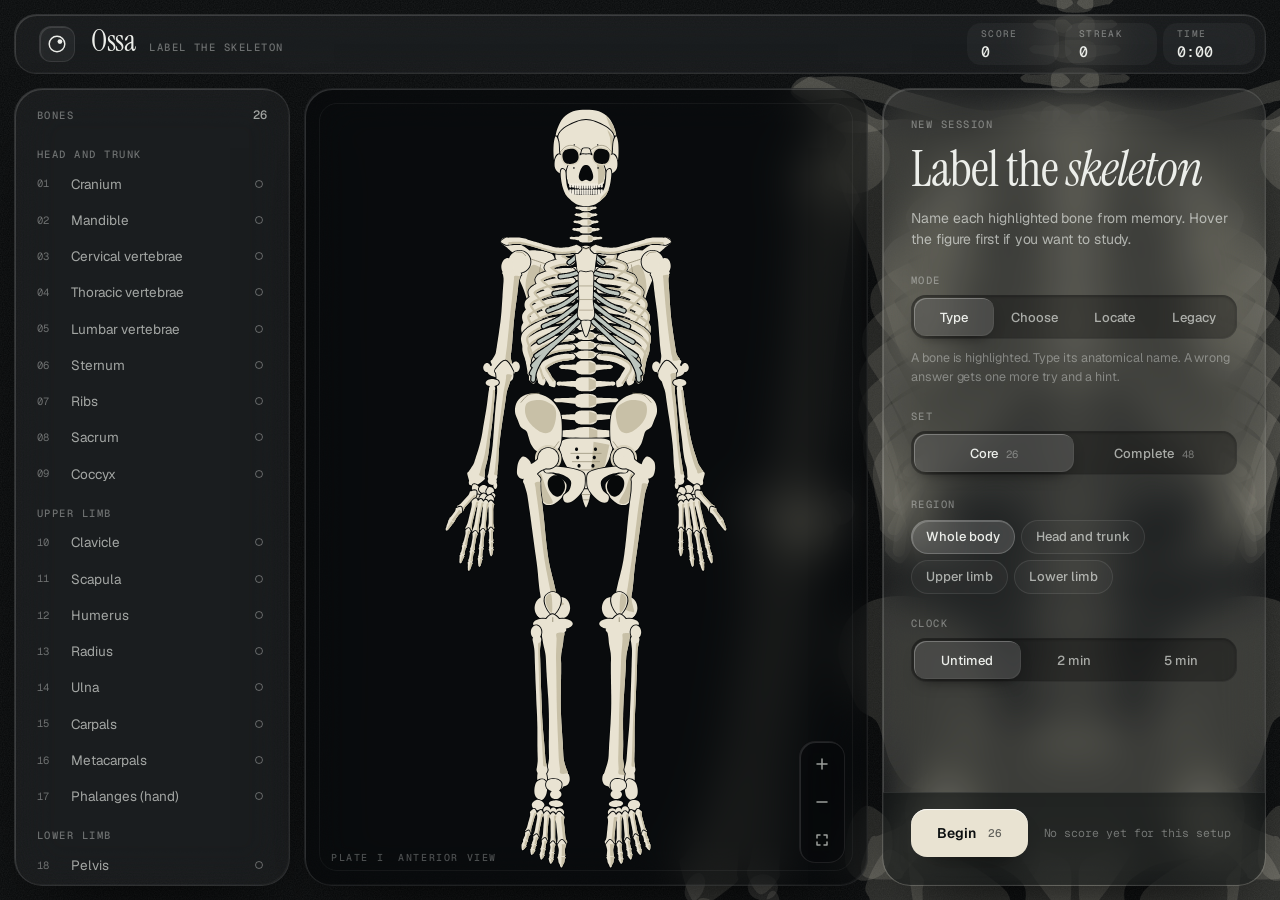
==== ossa/index.html @ 6209a05c "Add the Education Game Station homepage; move Ossa to /ossa Homepage (/) - Company-style single page" ====
<!doctype html>
<html lang="en">
<head>
  <meta charset="utf-8">
  <meta name="viewport" content="width=device-width, initial-scale=1, viewport-fit=cover">
  <title>Ossa · Label the skeleton · Education Game Station</title>
  <meta name="description" content="Learn the bones of the human body by naming, choosing or locating each one on an anatomical plate. Fifteen to forty-eight bones, three difficulty levels.">
  <meta name="theme-color" content="#07090a">
  <meta property="og:title" content="Ossa · Label the skeleton">
  <meta property="og:description" content="Name, choose or locate the bones of the human skeleton. A quiet, fast study game.">
  <meta property="og:type" content="website">
  <meta property="og:image" content="/ossa/og.png">
  <meta name="twitter:card" content="summary_large_image">
  <link rel="icon" href="/ossa/favicon.svg" type="image/svg+xml">
  <link rel="preload" href="/fonts/geist-normal-300-700.woff2" as="font" type="font/woff2" crossorigin>
  <link rel="preload" href="/fonts/instrument-serif-normal-400.woff2" as="font" type="font/woff2" crossorigin>
  <link rel="stylesheet" href="/ossa/styles.css">
</head>
<body>
  <div class="bg" aria-hidden="true">
    <svg class="sk ghost" id="ghost" viewBox="150 0 600 640" preserveAspectRatio="xMidYMid slice"></svg>
    <div class="grain"></div>
  </div>

  <div class="app" id="app" data-phase="idle" data-view="panel">
    <header class="bar glass">
      <div class="brand">
        <a class="home-link" href="/" aria-label="Education Game Station home" title="Education Game Station">
          <svg viewBox="0 0 24 24" width="22" height="22" aria-hidden="true"><circle cx="12" cy="12" r="8.5" fill="none" stroke="currentColor" stroke-width="1.6"/><circle cx="15.2" cy="9.4" r="2.6" fill="currentColor"/></svg>
        </a>
        <span class="wordmark">Ossa</span>
        <span class="tagline">Label the skeleton</span>
      </div>
      <button class="bones-toggle" id="toggle-list" type="button" aria-pressed="false">
        <svg viewBox="0 0 16 16" width="15" height="15" fill="none" stroke="currentColor" stroke-width="1.5" stroke-linecap="round"><path d="M3 4h10M3 8h10M3 12h6"/></svg>
        <span>Bones</span>
      </button>
      <dl class="stats" aria-label="Session stats">
        <div><dt id="st-score-l">Score</dt><dd id="st-score">0</dd></div>
        <div id="st-streak-w"><dt>Streak</dt><dd id="st-streak">0</dd></div>
        <div><dt id="st-time-l">Time</dt><dd id="st-time">0:00</dd></div>
      </dl>
    </header>

    <aside class="list glass" id="list" aria-label="Bones in this set">
      <div class="list-head">
        <p class="eyebrow">Bones</p>
        <p class="count" id="list-count">15</p>
      </div>
      <div class="list-body" id="list-body"></div>
    </aside>

    <main class="stage glass" id="stage">
      <svg class="sk" id="sk" viewBox="0 0 900 1032" role="img" aria-label="Human skeleton, anterior view" preserveAspectRatio="xMidYMid meet"></svg>
      <svg class="pins" id="pins" aria-hidden="true">
        <path class="pin-line" id="pin-line" d=""/>
        <circle class="pin-ring" id="pin-ring" r="9"/>
        <circle class="pin-dot" id="pin-dot" r="3.2"/>
        <g id="dots"></g>
      </svg>
      <div class="chip" id="chip" hidden><b id="chip-n"></b><span id="chip-t"></span></div>
      <div class="tip" id="tip" hidden></div>

      <div class="readout" id="readout" hidden>
        <p class="eyebrow" id="ro-meta"></p>
        <h2 id="ro-name"></h2>
        <p id="ro-note"></p>
      </div>

      <p class="plate" aria-hidden="true"><span>Plate I</span><span>Anterior view</span></p>

      <div class="zoom" role="group" aria-label="Zoom">
        <button type="button" id="z-in" aria-label="Zoom in"><svg viewBox="0 0 16 16" width="16" height="16" fill="none" stroke="currentColor" stroke-width="1.5" stroke-linecap="round"><path d="M8 3v10M3 8h10"/></svg></button>
        <button type="button" id="z-out" aria-label="Zoom out"><svg viewBox="0 0 16 16" width="16" height="16" fill="none" stroke="currentColor" stroke-width="1.5" stroke-linecap="round"><path d="M3 8h10"/></svg></button>
        <button type="button" id="z-fit" aria-label="Fit whole skeleton"><svg viewBox="0 0 16 16" width="16" height="16" fill="none" stroke="currentColor" stroke-width="1.5" stroke-linecap="round" stroke-linejoin="round"><path d="M3 6V3h3M10 3h3v3M13 10v3h-3M6 13H3v-3"/></svg></button>
      </div>
    </main>

    <section class="panel glass" id="panel">
      <!-- SETUP -->
      <div class="view" id="v-setup">
        <p class="eyebrow">New session</p>
        <h1 class="title">Label the <em>skeleton</em></h1>
        <p class="lede">Name each highlighted bone from memory. Hover the figure first if you want to study.</p>

        <div class="field">
          <p class="eyebrow" id="l-mode">Mode</p>
          <div class="seg" role="radiogroup" aria-labelledby="l-mode" data-key="mode">
            <span class="thumb"></span>
            <button type="button" role="radio" data-v="type">Type</button>
            <button type="button" role="radio" data-v="choose">Choose</button>
            <button type="button" role="radio" data-v="locate">Locate</button>
            <button type="button" role="radio" data-v="legacy">Legacy</button>
          </div>
          <p class="hint" id="mode-hint"></p>
        </div>

        <div class="field">
          <p class="eyebrow" id="l-set">Set</p>
          <div class="seg" role="radiogroup" aria-labelledby="l-set" data-key="level">
            <span class="thumb"></span>
            <button type="button" role="radio" data-v="1">Core <i data-n="1"></i></button>
            <button type="button" role="radio" data-v="2">Complete <i data-n="2"></i></button>
          </div>
        </div>

        <div class="field">
          <p class="eyebrow" id="l-region">Region</p>
          <div class="chips" role="radiogroup" aria-labelledby="l-region" data-key="region"></div>
        </div>

        <div class="field" id="f-clock">
          <p class="eyebrow" id="l-clock">Clock</p>
          <div class="seg" role="radiogroup" aria-labelledby="l-clock" data-key="clock">
            <span class="thumb"></span>
            <button type="button" role="radio" data-v="0">Untimed</button>
            <button type="button" role="radio" data-v="120">2 min</button>
            <button type="button" role="radio" data-v="300">5 min</button>
          </div>
        </div>

        <div class="cta">
          <button type="button" class="btn primary" id="begin"><span>Begin</span><span class="mono" id="begin-n"></span></button>
          <p class="best" id="best"></p>
        </div>
      </div>

      <!-- QUESTION -->
      <div class="view" id="v-ask" hidden>
        <div class="qhead">
          <p class="mono" id="qcount">01 / 15</p>
          <button type="button" class="link" id="end">End session</button>
        </div>
        <div class="progress" aria-hidden="true"><i id="qprog"></i></div>

        <dl class="hud" id="hud" hidden>
          <div><dt>Remaining</dt><dd id="h-rem">0</dd></div>
          <div><dt>Correct</dt><dd id="h-ok">0</dd></div>
          <div><dt>Wrong</dt><dd id="h-bad">0</dd></div>
          <div><dt>Accuracy</dt><dd id="h-acc">0%</dd></div>
        </dl>

        <p class="prompt" id="prompt"></p>

        <form class="answer" id="a-type" autocomplete="off">
          <label class="sr" for="in">Bone name</label>
          <div class="inputwrap">
            <input class="input" id="in" type="text" inputmode="text" enterkeyhint="go" placeholder="Type the anatomical name" autocapitalize="off" autocorrect="off" spellcheck="false">
            <span class="pop" id="pop" role="status" hidden></span>
          </div>
          <p class="hintline mono" id="hintline" aria-live="polite"></p>
          <div class="row-actions">
            <button type="submit" class="btn primary" id="submit">Check</button>
            <button type="button" class="btn ghost" id="hint">Hint</button>
            <button type="button" class="btn ghost" id="skip">Skip</button>
          </div>
        </form>

        <div class="answer" id="a-choose" hidden>
          <ol class="opts" id="opts"></ol>
          <div class="row-actions"><button type="button" class="btn ghost" id="skip-c">Skip</button></div>
        </div>

        <div class="answer" id="a-locate" hidden>
          <p class="target" id="loc-name"></p>
          <p class="hint" id="loc-hint" aria-live="polite">Click the bone on the figure. Scroll to zoom, drag to pan.</p>
          <div class="row-actions"><button type="button" class="btn ghost" id="skip-l">Skip</button></div>
        </div>

        <div class="feedback" id="fb" hidden aria-live="polite">
          <p class="verdict" id="fb-verdict"></p>
          <p class="fb-name" id="fb-name"></p>
          <p class="fb-note" id="fb-note"></p>
          <button type="button" class="btn primary" id="next"><span id="next-t">Next</span><kbd>Enter</kbd></button>
        </div>

        <p class="foot mono" id="foot"></p>
      </div>

      <!-- RESULT -->
      <div class="view" id="v-result" hidden>
        <p class="eyebrow" id="r-eyebrow">Session complete</p>
        <p class="bignum" id="r-score">0</p>
        <p class="lede" id="r-line"></p>
        <dl class="grid-stats">
          <div><dt>Accuracy</dt><dd id="r-acc">0%</dd></div>
          <div><dt>Time</dt><dd id="r-time">0:00</dd></div>
          <div><dt>Best streak</dt><dd id="r-streak">0</dd></div>
          <div><dt>Hints used</dt><dd id="r-hints">0</dd></div>
        </dl>
        <div id="r-missed-wrap">
          <p class="eyebrow">To review</p>
          <div class="chips" id="r-missed"></div>
        </div>
        <div class="cta stack">
          <button type="button" class="btn primary" id="again">Play again</button>
          <button type="button" class="btn ghost" id="retry">Retry missed</button>
          <button type="button" class="btn ghost" id="back">Change settings</button>
        </div>
      </div>
    </section>
  </div>

  <noscript><p style="position:fixed;inset:auto 16px 16px;color:#eceeea;font:14px system-ui">Ossa needs JavaScript to draw the skeleton and run the quiz.</p></noscript>
  <script type="module" src="/ossa/js/app.js"></script>
</body>
</html>
---- ossa/styles.css ----
@font-face { font-family: "Geist"; src: url(/fonts/geist-normal-300-700.woff2) format("woff2"); font-weight: 300 700; font-display: swap; }
@font-face { font-family: "Geist Mono"; src: url(/fonts/geist-mono-normal-400-600.woff2) format("woff2"); font-weight: 400 600; font-display: swap; }
@font-face { font-family: "Instrument Serif"; src: url(/fonts/instrument-serif-normal-400.woff2) format("woff2"); font-style: normal; font-weight: 400; font-display: swap; }
@font-face { font-family: "Instrument Serif"; src: url(/fonts/instrument-serif-italic-400.woff2) format("woff2"); font-style: italic; font-weight: 400; font-display: swap; }

:root {
  --ink: #07090a;
  --text: #eceeea;
  --dim: rgba(236, 238, 234, 0.66);
  --faint: rgba(236, 238, 234, 0.4);
  --line: rgba(255, 255, 255, 0.09);
  --line-hi: rgba(255, 255, 255, 0.2);

  --bone: #e9e3d2;
  --bone-2: #d9d2bd;
  --bone-shade: #c8c0a7;
  --bone-detail: #8f8871;
  --tooth: #f1ece0;
  --cart: #bcc5bd;
  --cavity: #07090a;

  --accent: #ff5a36;
  --accent-2: #cf3c1c;
  --ok: #4fd8a6;
  --ok-2: #2aa67c;

  --sans: "Geist", ui-sans-serif, system-ui, -apple-system, "Segoe UI", sans-serif;
  --mono: "Geist Mono", ui-monospace, "SF Mono", Menlo, monospace;
  --serif: "Instrument Serif", "Iowan Old Style", Georgia, serif;

  --ease: cubic-bezier(0.22, 1, 0.36, 1);
  --spring: cubic-bezier(0.3, 1.3, 0.45, 1);
  --gap: 14px;
}

* { box-sizing: border-box; margin: 0; }
html, body { height: 100%; }
body {
  background: var(--ink);
  color: var(--text);
  font: 400 14px/1.5 var(--sans);
  letter-spacing: -0.005em;
  -webkit-font-smoothing: antialiased;
  overflow: hidden;
}
button { font: inherit; color: inherit; background: none; border: 0; cursor: pointer; -webkit-tap-highlight-color: transparent; }
:focus-visible { outline: 2px solid rgba(236, 238, 234, 0.8); outline-offset: 3px; }
.sr { position: absolute; width: 1px; height: 1px; overflow: hidden; clip: rect(0 0 0 0); white-space: nowrap; }
.mono { font-family: var(--mono); font-variant-numeric: tabular-nums; }
[hidden] { display: none !important; }

.eyebrow {
  font: 500 10.5px/1 var(--mono);
  text-transform: uppercase;
  letter-spacing: 0.14em;
  color: var(--faint);
}

/* ---------- background: an enlarged, cropped plate that the glass refracts ---------- */
.bg { position: fixed; inset: 0; overflow: hidden; background: var(--ink); }
.grain {
  position: absolute; inset: 0; opacity: 0.09; pointer-events: none;
  background-image: url("data:image/svg+xml;utf8,<svg xmlns='http://www.w3.org/2000/svg' width='220' height='220'><filter id='n'><feTurbulence type='fractalNoise' baseFrequency='.85' numOctaves='2' stitchTiles='stitch'/><feColorMatrix values='0 0 0 0 1  0 0 0 0 1  0 0 0 0 1  0 0 0 .9 0'/></filter><rect width='100%' height='100%' filter='url(%23n)'/></svg>");
}

/* ---------- glass ---------- */
.glass {
  position: relative;
  background: rgba(255, 255, 255, 0.045);
  -webkit-backdrop-filter: blur(22px) saturate(1.5);
  backdrop-filter: blur(22px) saturate(1.5);
  border: 1px solid var(--line);
  border-radius: 28px;
  box-shadow:
    inset 1px 1px 0 rgba(255, 255, 255, 0.15),
    inset -1px -1px 0 rgba(255, 255, 255, 0.035),
    0 30px 70px -30px rgba(0, 0, 0, 0.85);
}

/* ---------- layout ---------- */
.app {
  position: relative;
  display: grid;
  height: 100vh; height: 100dvh;
  padding: var(--gap);
  gap: var(--gap);
  grid-template-columns: 276px minmax(0, 1fr) 384px;
  grid-template-rows: auto minmax(0, 1fr);
  grid-template-areas: "bar bar bar" "list stage panel";
}
.bar { grid-area: bar; }
.list { grid-area: list; }
.stage { grid-area: stage; }
.panel { grid-area: panel; }

/* ---------- top bar ---------- */
.bar { display: flex; align-items: center; gap: 18px; height: 60px; padding: 0 10px 0 24px; border-radius: 22px; }
.brand { display: flex; align-items: baseline; gap: 14px; }
.wordmark { font: 400 30px/1 var(--serif); letter-spacing: -0.015em; }
.tagline { font: 500 10.5px/1 var(--mono); text-transform: uppercase; letter-spacing: 0.14em; color: var(--faint); }
.home-link { align-self: center; display: grid; place-items: center; width: 36px; height: 36px; margin-right: 2px; border-radius: 12px; color: var(--text); background: rgba(255, 255, 255, 0.05); border: 1px solid var(--line); box-shadow: inset 1px 1px 0 rgba(255, 255, 255, 0.12); transition: background 0.2s; }
.home-link:hover { background: rgba(255, 255, 255, 0.11); }
.bones-toggle {
  display: none; align-items: center; gap: 8px; height: 36px; padding: 0 14px; border-radius: 12px;
  background: rgba(255, 255, 255, 0.05); border: 1px solid var(--line); color: var(--dim); font-weight: 500;
}
.bones-toggle[aria-pressed="true"] { color: var(--text); background: rgba(255, 255, 255, 0.13); }
.stats { margin-left: auto; display: flex; gap: 6px; }
.stats > div { display: flex; flex-direction: column; justify-content: center; gap: 5px; min-width: 92px; height: 42px; padding: 0 14px; border-radius: 14px; background: rgba(255, 255, 255, 0.04); }
.stats dt { font: 500 9.5px/1 var(--mono); text-transform: uppercase; letter-spacing: 0.14em; color: var(--faint); }
.stats dd { font: 500 15px/1 var(--mono); font-variant-numeric: tabular-nums; }
.stats dd.bump { animation: bump 0.5s var(--spring); }
.stats dd.low { color: var(--accent); }
@keyframes bump { 40% { transform: scale(1.12); } }

/* ---------- bone list ---------- */
.list { display: flex; flex-direction: column; min-height: 0; padding: 20px 8px 10px; }
.list-head { display: flex; justify-content: space-between; align-items: baseline; padding: 0 14px 12px; }
.count { font: 500 12px/1 var(--mono); color: var(--dim); font-variant-numeric: tabular-nums; }
.list-body { flex: 1; min-height: 0; overflow-y: auto; padding: 0 4px 8px; scrollbar-width: thin; scrollbar-color: rgba(255, 255, 255, 0.16) transparent; }
.group { padding: 16px 10px 6px; }
.row {
  display: grid; grid-template-columns: 26px minmax(0, 1fr) 12px; align-items: center; gap: 8px;
  width: 100%; padding: 8px 10px; border-radius: 12px; text-align: left; color: var(--dim);
  transition: background 0.2s, color 0.2s;
}
.row:hover, .row.on { background: rgba(255, 255, 255, 0.075); color: var(--text); }
.row .idx { font: 400 10.5px/1 var(--mono); color: var(--faint); }
.row .nm { overflow: hidden; text-overflow: ellipsis; white-space: nowrap; font-size: 13.5px; }
.row .mask { display: block; height: 6px; border-radius: 3px; background: rgba(255, 255, 255, 0.09); width: var(--w, 60%); }
.row .dot { width: 8px; height: 8px; border-radius: 50%; border: 1px solid rgba(255, 255, 255, 0.34); }
.row[data-s="ok"] .dot { background: var(--ok); border-color: var(--ok); }
.row[data-s="miss"] .dot { background: var(--accent); border-color: var(--accent); }
.row[data-s="skip"] .dot { background: transparent; border-color: var(--accent); }
.row[data-cur="1"] { background: rgba(255, 255, 255, 0.075); }
.row[data-cur="1"] .dot { border-color: var(--text); }
.row.locked { pointer-events: none; }

/* ---------- stage ---------- */
.stage { min-height: 0; overflow: hidden; background: rgba(3, 5, 6, 0.5); touch-action: none; }
.stage::before { content: ""; position: absolute; inset: 14px; border: 1px solid rgba(255, 255, 255, 0.05); border-radius: 18px; pointer-events: none; z-index: 1; }
.sk { position: absolute; inset: 0; width: 100%; height: 100%; }
#sk { touch-action: none; cursor: grab; user-select: none; -webkit-user-select: none; }
#sk.panning { cursor: grabbing; }
#sk.probe { cursor: crosshair; }

.pins { position: absolute; inset: 0; width: 100%; height: 100%; pointer-events: none; overflow: visible; z-index: 2; }
.pin-line { fill: none; stroke: var(--accent); stroke-width: 1.25; }
.pin-ring { fill: none; stroke: var(--accent); stroke-width: 1.25; transform-box: fill-box; transform-origin: center; animation: ring 1.6s var(--ease) 2; }
.pin-dot { fill: var(--accent); }
.pins.ok .pin-line, .pins.ok .pin-ring { stroke: var(--ok); }
.pins.ok .pin-dot { fill: var(--ok); }
.pins[data-off="1"] { opacity: 0; }
@keyframes ring { from { transform: scale(0.4); opacity: 1; } to { transform: scale(2.1); opacity: 0; } }

.chip {
  position: absolute; left: 0; top: 0; z-index: 3; display: flex; align-items: center; gap: 9px; height: 30px; padding: 0 12px;
  border-radius: 999px; pointer-events: none; white-space: nowrap;
  background: rgba(10, 12, 13, 0.62); -webkit-backdrop-filter: blur(16px); backdrop-filter: blur(16px);
  border: 1px solid rgba(255, 255, 255, 0.16); box-shadow: inset 1px 1px 0 rgba(255, 255, 255, 0.14);
  transition: opacity 0.25s;
}
.chip b { font: 600 11px/1 var(--mono); color: var(--accent); }
.chip span { font-size: 13px; }
.tip {
  position: absolute; left: 0; top: 0; z-index: 4; padding: 6px 11px; border-radius: 10px; pointer-events: none; white-space: nowrap; font-size: 12.5px;
  background: rgba(10, 12, 13, 0.72); -webkit-backdrop-filter: blur(14px); backdrop-filter: blur(14px);
  border: 1px solid var(--line-hi); box-shadow: inset 1px 1px 0 rgba(255, 255, 255, 0.12);
}

.readout {
  position: absolute; left: 22px; top: 22px; z-index: 3; width: min(320px, calc(100% - 110px)); padding: 16px 18px 17px; border-radius: 20px;
  background: rgba(10, 12, 13, 0.58); -webkit-backdrop-filter: blur(22px) saturate(1.4); backdrop-filter: blur(22px) saturate(1.4);
  border: 1px solid rgba(255, 255, 255, 0.12); box-shadow: inset 1px 1px 0 rgba(255, 255, 255, 0.14), 0 20px 50px -24px rgba(0, 0, 0, 0.8);
  animation: enter 0.45s var(--ease);
}
.readout h2 { font: 400 32px/1.05 var(--serif); letter-spacing: -0.015em; margin: 9px 0 8px; }
.readout p:last-child { color: var(--dim); font-size: 13px; line-height: 1.5; }

.plate { position: absolute; left: 26px; bottom: 22px; z-index: 1; display: flex; gap: 14px; font: 500 10px/1 var(--mono); text-transform: uppercase; letter-spacing: 0.16em; color: rgba(236, 238, 234, 0.3); pointer-events: none; }

.zoom {
  position: absolute; right: 22px; bottom: 22px; z-index: 3; display: flex; flex-direction: column; gap: 2px; padding: 4px; border-radius: 16px;
  background: rgba(10, 12, 13, 0.55); -webkit-backdrop-filter: blur(18px); backdrop-filter: blur(18px);
  border: 1px solid var(--line); box-shadow: inset 1px 1px 0 rgba(255, 255, 255, 0.12);
}
.zoom button { width: 36px; height: 36px; display: grid; place-items: center; border-radius: 12px; color: var(--dim); transition: background 0.2s, color 0.2s; }
.zoom button:hover { background: rgba(255, 255, 255, 0.09); color: var(--text); }

/* ---------- skeleton paint ---------- */
.sk .bone { transition: opacity 0.4s var(--ease); }
.sk .o { fill: var(--cavity); stroke: var(--cavity); stroke-width: 2.4px; stroke-linejoin: round; }
.sk .o.ol { fill: none; stroke-linecap: round; }
.sk .o.thin { stroke-width: 1.1px; }
.sk .f-bone { fill: var(--bone); }
.sk .f-bone2 { fill: var(--bone-2); }
.sk .f-tooth { fill: var(--tooth); }
.sk .fl { fill: none; stroke-linecap: round; }
.sk .f-cart { stroke: var(--cart); }
.sk .s { fill: var(--bone-shade); }
.sk .d { fill: none; stroke: var(--bone-detail); stroke-linecap: round; }
.sk .hit { fill: none; stroke: transparent; stroke-linecap: round; pointer-events: stroke; }
.sk .layer-voids path { fill: var(--cavity); pointer-events: none; }
.sk .layer-rims path { fill: var(--bone-2); pointer-events: none; }
.sk .layer-hl, .sk .layer-hl * { pointer-events: none; }
.sk .layer-bones { transition: opacity 0.45s var(--ease); }
.sk.focus .layer-bones, .sk.focus .layer-rims { opacity: 0.4; }
.sk .layer-rims { transition: opacity 0.45s var(--ease); }
.sk .bone[data-scope="0"] { opacity: 0.26; }

.sk .hl { --hi: var(--accent); --hi-2: var(--accent-2); animation: hlin 0.35s var(--ease); }
.sk .hl.ok { --hi: var(--ok); --hi-2: var(--ok-2); }
.sk .hl.probe { opacity: 0.5; animation: none; }
.sk .hl .f { fill: var(--hi); }
.sk .hl .fl { stroke: var(--hi); }
.sk .hl .s { fill: var(--hi-2); }
.sk .hl .d { stroke: rgba(0, 0, 0, 0.3); }
@keyframes hlin { from { opacity: 0; } }

/* faint plate behind the glass */
.sk.ghost { inset: auto; left: 84%; top: 46%; width: 118%; height: 118%; transform: translate(-50%, -50%); transition: transform 1.2s var(--ease); }
.sk.ghost .o, .sk.ghost .s, .sk.ghost .d, .sk.ghost .hit, .sk.ghost .layer-voids, .sk.ghost .layer-rims { display: none; }
.sk.ghost .f { fill: rgba(233, 227, 210, 0.16); }
.sk.ghost .fl { stroke: rgba(233, 227, 210, 0.16); }

/* ---------- panel ---------- */
.panel { display: flex; flex-direction: column; min-height: 0; overflow: hidden; }
.view { flex: 1 1 auto; min-height: 0; overflow-y: auto; display: flex; flex-direction: column; padding: 30px 28px 28px; animation: enter 0.5s var(--ease); scrollbar-width: thin; scrollbar-color: rgba(255, 255, 255, 0.16) transparent; }
@keyframes enter { from { opacity: 0; transform: translateY(8px); } }

.view > * { flex-shrink: 0; }
.title { font: 400 50px/1 var(--serif); letter-spacing: -0.02em; margin: 14px 0 14px; }
.title em { font-style: italic; }
.lede { color: var(--dim); font-size: 14px; line-height: 1.55; max-width: 36ch; }
.field { margin-top: 24px; }
.field .eyebrow { margin-bottom: 10px; }
.hint { margin-top: 10px; color: var(--faint); font-size: 12.5px; line-height: 1.5; min-height: 19px; }

.seg { position: relative; display: grid; grid-auto-flow: column; grid-auto-columns: 1fr; padding: 3px; border-radius: 15px; background: rgba(0, 0, 0, 0.3); box-shadow: inset 0 1px 3px rgba(0, 0, 0, 0.5), inset 0 0 0 1px rgba(255, 255, 255, 0.06); }
.seg button { position: relative; z-index: 1; height: 38px; padding: 0 8px; border-radius: 12px; color: var(--dim); font-weight: 500; font-size: 13px; transition: color 0.25s; white-space: nowrap; }
.seg button[aria-checked="true"] { color: var(--text); }
.seg button i { font: 400 10.5px var(--mono); font-style: normal; color: var(--faint); margin-left: 5px; }
.seg .thumb { position: absolute; top: 3px; bottom: 3px; left: 0; width: 0; border-radius: 12px; background: rgba(255, 255, 255, 0.14); box-shadow: inset 1px 1px 0 rgba(255, 255, 255, 0.26), inset -1px -1px 0 rgba(255, 255, 255, 0.05), 0 8px 16px -8px rgba(0, 0, 0, 0.7); transition: transform 0.5s var(--spring), width 0.5s var(--spring); }

.chips { display: flex; flex-wrap: wrap; gap: 6px; }
.pill { height: 34px; padding: 0 14px; border-radius: 999px; border: 1px solid var(--line); background: rgba(255, 255, 255, 0.03); color: var(--dim); font-size: 13px; font-weight: 500; transition: background 0.2s, color 0.2s, border-color 0.2s; }
.pill:hover { color: var(--text); background: rgba(255, 255, 255, 0.07); }
.pill[aria-checked="true"] { background: rgba(255, 255, 255, 0.14); color: var(--text); border-color: var(--line-hi); box-shadow: inset 1px 1px 0 rgba(255, 255, 255, 0.2); }

.cta { margin-top: auto; padding-top: 28px; display: flex; align-items: center; gap: 16px; }
.cta.stack { flex-direction: column; align-items: stretch; gap: 8px; }
.best { font: 400 11.5px/1.4 var(--mono); color: var(--faint); }
#v-setup .cta {
  position: sticky; bottom: -28px; z-index: 2; margin: auto -28px -28px; padding: 16px 28px 28px;
  background: rgba(12, 14, 15, 0.58); -webkit-backdrop-filter: blur(20px); backdrop-filter: blur(20px); border-top: 1px solid var(--line);
}

.btn { height: 48px; padding: 0 22px; border-radius: 16px; display: inline-flex; align-items: center; justify-content: center; gap: 12px; font-weight: 600; font-size: 14px; letter-spacing: -0.005em; transition: transform 0.25s var(--spring), background 0.2s, color 0.2s; }
.btn:active { transform: scale(0.97); }
.btn.primary { background: var(--bone); color: #0b0e0f; box-shadow: inset 0 1px 0 rgba(255, 255, 255, 0.75), 0 14px 26px -16px rgba(0, 0, 0, 0.9); }
.btn.primary:hover { background: #f6f1e3; }
.btn.primary .mono, .btn.primary kbd { font: 500 11px var(--mono); opacity: 0.6; }
.btn.primary kbd { padding: 3px 7px; border: 1px solid rgba(0, 0, 0, 0.25); border-radius: 7px; }
.btn.ghost { background: rgba(255, 255, 255, 0.05); border: 1px solid var(--line); color: var(--dim); box-shadow: inset 1px 1px 0 rgba(255, 255, 255, 0.1); }
.btn.ghost:hover { color: var(--text); background: rgba(255, 255, 255, 0.09); }
.btn:disabled { opacity: 0.4; pointer-events: none; }
#begin { flex: 0 0 auto; padding: 0 26px; }

.qhead { display: flex; justify-content: space-between; align-items: center; font-size: 12px; color: var(--dim); }
.link { font-size: 12.5px; color: var(--dim); text-decoration: underline; text-underline-offset: 3px; text-decoration-color: rgba(255, 255, 255, 0.25); }
.link:hover { color: var(--text); }
.progress { height: 2px; border-radius: 2px; background: rgba(255, 255, 255, 0.1); margin: 14px 0 30px; overflow: hidden; }
.progress i { display: block; height: 100%; width: 0; background: var(--text); transition: width 0.6s var(--ease); }
.prompt { font: 400 28px/1.12 var(--serif); letter-spacing: -0.012em; margin-bottom: 22px; max-width: 18ch; }
.target { font: 400 56px/1 var(--serif); letter-spacing: -0.02em; margin: 2px 0 14px; overflow-wrap: anywhere; }

.input {
  width: 100%; height: 60px; padding: 0 20px; border-radius: 18px; color: var(--text); caret-color: var(--accent);
  font: 400 28px/1 var(--serif); letter-spacing: -0.01em;
  background: rgba(0, 0, 0, 0.34); border: 1px solid rgba(255, 255, 255, 0.11);
  box-shadow: inset 0 2px 6px rgba(0, 0, 0, 0.45), inset 0 0 0 1px rgba(255, 255, 255, 0.02);
  transition: border-color 0.2s, box-shadow 0.2s;
}
.input::selection { background: rgba(255, 90, 54, 0.4); color: #fff; }
.input::placeholder { color: rgba(236, 238, 234, 0.3); font-style: italic; }
.input:focus { outline: none; border-color: rgba(255, 255, 255, 0.34); box-shadow: inset 0 2px 6px rgba(0, 0, 0, 0.45), 0 0 0 3px rgba(255, 255, 255, 0.06); }
.input.shake { animation: shake 0.4s; }
.hintline { min-height: 22px; margin: 12px 2px 0; font-size: 14px; color: var(--dim); letter-spacing: 0.22em; }
.row-actions { display: flex; gap: 8px; margin-top: 14px; }
.row-actions .btn.primary { flex: 1; }
@keyframes shake { 20% { transform: translateX(-6px); } 40% { transform: translateX(5px); } 60% { transform: translateX(-3px); } 80% { transform: translateX(2px); } }

.opts { list-style: none; padding: 0; display: grid; gap: 8px; }
.opt { width: 100%; display: flex; align-items: center; gap: 14px; padding: 15px 16px; border-radius: 16px; text-align: left; font-size: 15.5px; font-weight: 500; background: rgba(255, 255, 255, 0.05); border: 1px solid var(--line); box-shadow: inset 1px 1px 0 rgba(255, 255, 255, 0.08); transition: background 0.2s, border-color 0.2s, transform 0.25s var(--spring); }
.opt:hover { background: rgba(255, 255, 255, 0.09); }
.opt:active { transform: scale(0.985); }
.opt kbd { flex: none; width: 24px; height: 24px; display: grid; place-items: center; border: 1px solid rgba(255, 255, 255, 0.2); border-radius: 8px; font: 500 11px var(--mono); color: var(--dim); }
.opt.right { background: rgba(79, 216, 166, 0.13); border-color: rgba(79, 216, 166, 0.6); }
.opt.right kbd { border-color: var(--ok); color: var(--ok); }
.opt.wrong { background: rgba(255, 90, 54, 0.11); border-color: rgba(255, 90, 54, 0.6); animation: shake 0.4s; }
.opt.wrong kbd { border-color: var(--accent); color: var(--accent); }
.opts.done .opt { pointer-events: none; }
.opts.done .opt:not(.right):not(.wrong) { opacity: 0.45; }

.feedback { margin-top: 24px; padding-top: 22px; border-top: 1px solid var(--line); animation: enter 0.45s var(--ease); }
.feedback.solo { margin-top: 0; padding-top: 0; border-top: 0; }
.verdict { font: 500 11px/1 var(--mono); text-transform: uppercase; letter-spacing: 0.16em; }
.verdict.ok { color: var(--ok); }
.verdict.bad { color: var(--accent); }
.fb-name { font: 400 44px/1.02 var(--serif); letter-spacing: -0.02em; margin: 12px 0 10px; }
.fb-note { color: var(--dim); font-size: 14px; line-height: 1.55; margin-bottom: 20px; }
.fb-note s { color: var(--faint); }
.feedback .btn { width: 100%; }
.foot { margin-top: auto; padding-top: 24px; font-size: 11px; line-height: 1.6; color: var(--faint); letter-spacing: 0.02em; }

.bignum { font: 400 104px/0.95 var(--serif); letter-spacing: -0.035em; margin: 12px 0 10px; font-variant-numeric: lining-nums; }
.grid-stats { display: grid; grid-template-columns: 1fr 1fr; gap: 1px; margin: 24px 0; border-radius: 18px; overflow: hidden; background: var(--line); border: 1px solid var(--line); }
.grid-stats > div { background: rgba(9, 11, 12, 0.7); padding: 14px 16px 15px; }
.grid-stats dt { font: 500 9.5px/1 var(--mono); text-transform: uppercase; letter-spacing: 0.14em; color: var(--faint); margin-bottom: 9px; }
.grid-stats dd { font: 500 20px/1 var(--mono); font-variant-numeric: tabular-nums; }
#r-missed-wrap .eyebrow { margin-bottom: 10px; }
#r-missed-wrap[hidden] + .cta { padding-top: 6px; }

/* ---------- type mode: one-line hint popup ---------- */
.inputwrap { position: relative; }
.pop {
  position: absolute; right: 16px; top: -14px; z-index: 2; display: inline-flex; align-items: center; gap: 6px;
  max-width: calc(100% - 24px); height: 27px; padding: 0 11px; border-radius: 9px; white-space: nowrap; overflow: hidden; text-overflow: ellipsis;
  font: 500 12px/1 var(--sans); color: var(--text); pointer-events: none;
  background: rgba(16, 19, 20, 0.86); -webkit-backdrop-filter: blur(14px); backdrop-filter: blur(14px);
  border: 1px solid rgba(255, 255, 255, 0.18); box-shadow: inset 1px 1px 0 rgba(255, 255, 255, 0.14), 0 10px 24px -12px rgba(0, 0, 0, 0.85);
  animation: popin 0.4s var(--spring);
}
.pop b { font: 500 11px/1 var(--mono); color: var(--accent); }
@keyframes popin { from { opacity: 0; transform: translateY(6px) scale(0.96); } }

/* ---------- legacy mode ---------- */
.hud { display: grid; grid-template-columns: repeat(4, 1fr); gap: 1px; margin: 0 0 24px; border-radius: 16px; overflow: hidden; background: var(--line); border: 1px solid var(--line); }
.hud > div { background: rgba(9, 11, 12, 0.7); padding: 11px 6px 12px; text-align: center; }
.hud dt { font: 500 8.5px/1 var(--mono); text-transform: uppercase; letter-spacing: 0.12em; color: var(--faint); margin-bottom: 8px; }
.hud dd { font: 500 19px/1 var(--mono); font-variant-numeric: tabular-nums; }
.hud #h-ok { color: var(--ok); }
.hud #h-bad { color: var(--accent); }
.hint.ok { color: var(--ok); }
.hint.bad { color: var(--accent); }
.field.off { opacity: 0.38; pointer-events: none; }

#dots { pointer-events: none; }
.dotg { pointer-events: all; cursor: pointer; }
.dot-hit { fill: transparent; }
.dotg { pointer-events: all; }
.dot { fill: #0b0e0f; stroke: var(--bone); stroke-width: 2.4px; transform-box: fill-box; transform-origin: center; transition: transform 0.25s var(--spring), fill 0.2s, stroke 0.2s; }
.dotg.hot .dot { transform: scale(1.4); fill: var(--accent); stroke: #fff; }
.dotg.ok .dot { fill: var(--ok); stroke: var(--cavity); transform: scale(0.85); }
.dotg.miss .dot { fill: var(--accent); stroke: var(--cavity); transform: scale(0.85); }
.dotg.done { pointer-events: none; }
.dotg.reveal .dot { animation: reveal 0.9s var(--ease); }
@keyframes reveal { 30% { transform: scale(1.9); } }

/* ---------- tablet ---------- */
@media (max-width: 1179px) {
  .app { grid-template-columns: minmax(0, 1fr) 372px; grid-template-areas: "bar bar" "stage panel"; }
  .list { grid-area: panel; display: none; }
  .app[data-view="list"] .list { display: flex; }
  .app[data-view="list"] .panel { display: none; }
  .bones-toggle { display: inline-flex; }
  .tagline { display: none; }
}

/* ---------- phone ---------- */
@media (max-width: 819px) {
  :root { --gap: 10px; }
  .app { grid-template-columns: minmax(0, 1fr); grid-template-rows: auto minmax(0, 1fr) auto; grid-template-areas: "bar" "stage" "panel"; }
  .list { grid-area: panel; max-height: 54dvh; }
  .panel { max-height: 54dvh; }
  .bar { height: 54px; padding: 0 8px 0 18px; gap: 10px; border-radius: 20px; }
  .wordmark { font-size: 26px; }
  .stats > div { min-width: 0; padding: 0 9px; }
  .stats dd { font-size: 13px; }
  .stats dt { font-size: 8.5px; letter-spacing: 0.1em; }
  .bones-toggle span { display: none; }
  .bones-toggle { padding: 0 11px; }
  .glass { border-radius: 24px; }
  .view { padding: 22px 20px 20px; }
  .title { font-size: 40px; margin: 10px 0; }
  .lede { display: none; }
  .field { margin-top: 18px; }
  .prompt { font-size: 24px; margin-bottom: 14px; max-width: none; }
  .target { font-size: 44px; }
  .bignum { font-size: 76px; }
  .fb-name { font-size: 36px; }
  .progress { margin-bottom: 20px; }
  .input { height: 54px; font-size: 24px; }
  .readout { left: 14px; top: 14px; width: calc(100% - 28px); padding: 12px 14px; }
  .readout h2 { font-size: 24px; margin: 6px 0 4px; }
  .readout p:last-child { font-size: 12px; }
  .plate { display: none; }
  .zoom { right: 12px; bottom: 12px; flex-direction: row; }
  .zoom button { width: 34px; height: 34px; }
  .stage::before { inset: 8px; }
  .btn { height: 46px; }
  #begin { width: 100%; }
  .cta { flex-direction: column; align-items: stretch; gap: 10px; }
  #v-setup .cta { bottom: -20px; margin: auto -20px -20px; padding: 14px 20px 20px; }
  .best { text-align: center; }
}

@media (max-width: 819px) and (max-height: 700px) {
  .panel, .list { max-height: 60dvh; }
}

@media (prefers-reduced-motion: reduce) {
  *, *::before, *::after { animation-duration: 0.01ms !important; animation-iteration-count: 1 !important; transition-duration: 0.01ms !important; }
}
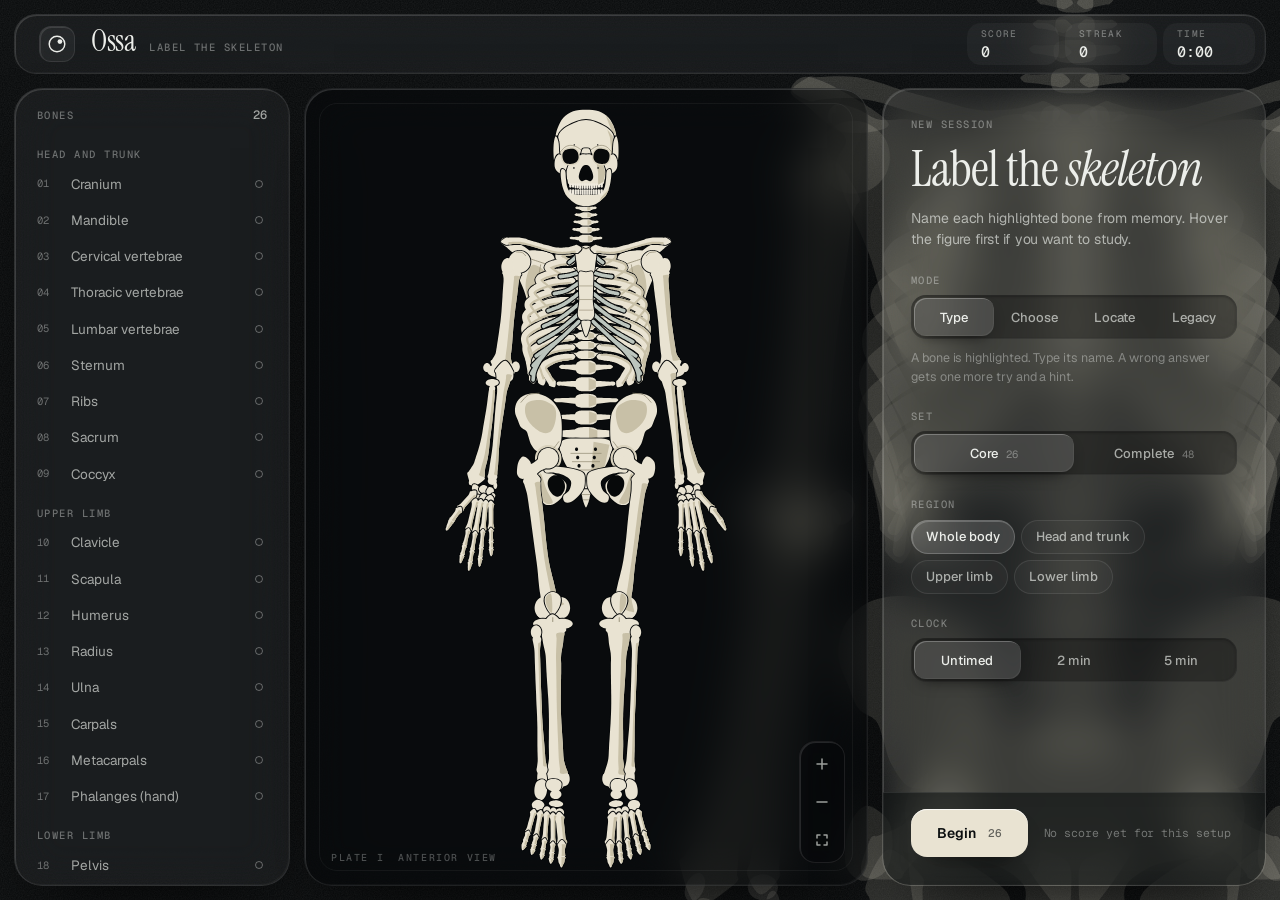
==== commit 519cb58c: "Add Musculi, a muscular-system game, on a shared game engine Split the Ossa engine into engine/ (app" ====
--- a/ossa/index.html
+++ b/ossa/index.html
@@ -14,9 +14,9 @@
   <link rel="icon" href="/ossa/favicon.svg" type="image/svg+xml">
   <link rel="preload" href="/fonts/geist-normal-300-700.woff2" as="font" type="font/woff2" crossorigin>
   <link rel="preload" href="/fonts/instrument-serif-normal-400.woff2" as="font" type="font/woff2" crossorigin>
-  <link rel="stylesheet" href="/ossa/styles.css">
+  <link rel="stylesheet" href="/engine/styles.css">
 </head>
-<body>
+<body data-game="/ossa/js/game.js">
   <div class="bg" aria-hidden="true">
     <svg class="sk ghost" id="ghost" viewBox="150 0 600 640" preserveAspectRatio="xMidYMid slice"></svg>
     <div class="grain"></div>
@@ -202,6 +202,6 @@
   </div>
 
   <noscript><p style="position:fixed;inset:auto 16px 16px;color:#eceeea;font:14px system-ui">Ossa needs JavaScript to draw the skeleton and run the quiz.</p></noscript>
-  <script type="module" src="/ossa/js/app.js"></script>
+  <script type="module" src="/engine/app.js"></script>
 </body>
 </html>
--- a/engine/styles.css
+++ b/engine/styles.css
@@ -0,0 +1,414 @@
+@font-face { font-family: "Geist"; src: url(/fonts/geist-normal-300-700.woff2) format("woff2"); font-weight: 300 700; font-display: swap; }
+@font-face { font-family: "Geist Mono"; src: url(/fonts/geist-mono-normal-400-600.woff2) format("woff2"); font-weight: 400 600; font-display: swap; }
+@font-face { font-family: "Instrument Serif"; src: url(/fonts/instrument-serif-normal-400.woff2) format("woff2"); font-style: normal; font-weight: 400; font-display: swap; }
+@font-face { font-family: "Instrument Serif"; src: url(/fonts/instrument-serif-italic-400.woff2) format("woff2"); font-style: italic; font-weight: 400; font-display: swap; }
+
+:root {
+  --ink: #07090a;
+  --text: #eceeea;
+  --dim: rgba(236, 238, 234, 0.66);
+  --faint: rgba(236, 238, 234, 0.4);
+  --line: rgba(255, 255, 255, 0.09);
+  --line-hi: rgba(255, 255, 255, 0.2);
+
+  --bone: #e9e3d2;
+  --bone-2: #d9d2bd;
+  --bone-shade: #c8c0a7;
+  --bone-detail: #8f8871;
+  --tooth: #f1ece0;
+  --cart: #bcc5bd;
+  --cavity: #07090a;
+
+  --accent: #ff5a36;
+  --accent-2: #cf3c1c;
+  --ok: #4fd8a6;
+  --ok-2: #2aa67c;
+
+  --sans: "Geist", ui-sans-serif, system-ui, -apple-system, "Segoe UI", sans-serif;
+  --mono: "Geist Mono", ui-monospace, "SF Mono", Menlo, monospace;
+  --serif: "Instrument Serif", "Iowan Old Style", Georgia, serif;
+
+  --ease: cubic-bezier(0.22, 1, 0.36, 1);
+  --spring: cubic-bezier(0.3, 1.3, 0.45, 1);
+  --gap: 14px;
+}
+
+* { box-sizing: border-box; margin: 0; }
+html, body { height: 100%; }
+body {
+  background: var(--ink);
+  color: var(--text);
+  font: 400 14px/1.5 var(--sans);
+  letter-spacing: -0.005em;
+  -webkit-font-smoothing: antialiased;
+  overflow: hidden;
+}
+button { font: inherit; color: inherit; background: none; border: 0; cursor: pointer; -webkit-tap-highlight-color: transparent; }
+:focus-visible { outline: 2px solid rgba(236, 238, 234, 0.8); outline-offset: 3px; }
+.sr { position: absolute; width: 1px; height: 1px; overflow: hidden; clip: rect(0 0 0 0); white-space: nowrap; }
+.mono { font-family: var(--mono); font-variant-numeric: tabular-nums; }
+[hidden] { display: none !important; }
+
+.eyebrow {
+  font: 500 10.5px/1 var(--mono);
+  text-transform: uppercase;
+  letter-spacing: 0.14em;
+  color: var(--faint);
+}
+
+/* ---------- background: an enlarged, cropped plate that the glass refracts ---------- */
+.bg { position: fixed; inset: 0; overflow: hidden; background: var(--ink); }
+.grain {
+  position: absolute; inset: 0; opacity: 0.09; pointer-events: none;
+  background-image: url("data:image/svg+xml;utf8,<svg xmlns='http://www.w3.org/2000/svg' width='220' height='220'><filter id='n'><feTurbulence type='fractalNoise' baseFrequency='.85' numOctaves='2' stitchTiles='stitch'/><feColorMatrix values='0 0 0 0 1  0 0 0 0 1  0 0 0 0 1  0 0 0 .9 0'/></filter><rect width='100%' height='100%' filter='url(%23n)'/></svg>");
+}
+
+/* ---------- glass ---------- */
+.glass {
+  position: relative;
+  background: rgba(255, 255, 255, 0.045);
+  -webkit-backdrop-filter: blur(22px) saturate(1.5);
+  backdrop-filter: blur(22px) saturate(1.5);
+  border: 1px solid var(--line);
+  border-radius: 28px;
+  box-shadow:
+    inset 1px 1px 0 rgba(255, 255, 255, 0.15),
+    inset -1px -1px 0 rgba(255, 255, 255, 0.035),
+    0 30px 70px -30px rgba(0, 0, 0, 0.85);
+}
+
+/* ---------- layout ---------- */
+.app {
+  position: relative;
+  display: grid;
+  height: 100vh; height: 100dvh;
+  padding: var(--gap);
+  gap: var(--gap);
+  grid-template-columns: 276px minmax(0, 1fr) 384px;
+  grid-template-rows: auto minmax(0, 1fr);
+  grid-template-areas: "bar bar bar" "list stage panel";
+}
+.bar { grid-area: bar; }
+.list { grid-area: list; }
+.stage { grid-area: stage; }
+.panel { grid-area: panel; }
+
+/* ---------- top bar ---------- */
+.bar { display: flex; align-items: center; gap: 18px; height: 60px; padding: 0 10px 0 24px; border-radius: 22px; }
+.brand { display: flex; align-items: baseline; gap: 14px; }
+.wordmark { font: 400 30px/1 var(--serif); letter-spacing: -0.015em; }
+.tagline { font: 500 10.5px/1 var(--mono); text-transform: uppercase; letter-spacing: 0.14em; color: var(--faint); }
+.home-link { align-self: center; display: grid; place-items: center; width: 36px; height: 36px; margin-right: 2px; border-radius: 12px; color: var(--text); background: rgba(255, 255, 255, 0.05); border: 1px solid var(--line); box-shadow: inset 1px 1px 0 rgba(255, 255, 255, 0.12); transition: background 0.2s; }
+.home-link:hover { background: rgba(255, 255, 255, 0.11); }
+.bones-toggle {
+  display: none; align-items: center; gap: 8px; height: 36px; padding: 0 14px; border-radius: 12px;
+  background: rgba(255, 255, 255, 0.05); border: 1px solid var(--line); color: var(--dim); font-weight: 500;
+}
+.bones-toggle[aria-pressed="true"] { color: var(--text); background: rgba(255, 255, 255, 0.13); }
+.stats { margin-left: auto; display: flex; gap: 6px; }
+.stats > div { display: flex; flex-direction: column; justify-content: center; gap: 5px; min-width: 92px; height: 42px; padding: 0 14px; border-radius: 14px; background: rgba(255, 255, 255, 0.04); }
+.stats dt { font: 500 9.5px/1 var(--mono); text-transform: uppercase; letter-spacing: 0.14em; color: var(--faint); }
+.stats dd { font: 500 15px/1 var(--mono); font-variant-numeric: tabular-nums; }
+.stats dd.bump { animation: bump 0.5s var(--spring); }
+.stats dd.low { color: var(--accent); }
+@keyframes bump { 40% { transform: scale(1.12); } }
+
+/* ---------- bone list ---------- */
+.list { display: flex; flex-direction: column; min-height: 0; padding: 20px 8px 10px; }
+.list-head { display: flex; justify-content: space-between; align-items: baseline; padding: 0 14px 12px; }
+.count { font: 500 12px/1 var(--mono); color: var(--dim); font-variant-numeric: tabular-nums; }
+.list-body { flex: 1; min-height: 0; overflow-y: auto; padding: 0 4px 8px; scrollbar-width: thin; scrollbar-color: rgba(255, 255, 255, 0.16) transparent; }
+.group { padding: 16px 10px 6px; }
+.row {
+  display: grid; grid-template-columns: 26px minmax(0, 1fr) 12px; align-items: center; gap: 8px;
+  width: 100%; padding: 8px 10px; border-radius: 12px; text-align: left; color: var(--dim);
+  transition: background 0.2s, color 0.2s;
+}
+.row:hover, .row.on { background: rgba(255, 255, 255, 0.075); color: var(--text); }
+.row .idx { font: 400 10.5px/1 var(--mono); color: var(--faint); }
+.row .nm { overflow: hidden; text-overflow: ellipsis; white-space: nowrap; font-size: 13.5px; }
+.row .mask { display: block; height: 6px; border-radius: 3px; background: rgba(255, 255, 255, 0.09); width: var(--w, 60%); }
+.row .dot { width: 8px; height: 8px; border-radius: 50%; border: 1px solid rgba(255, 255, 255, 0.34); }
+.row[data-s="ok"] .dot { background: var(--ok); border-color: var(--ok); }
+.row[data-s="miss"] .dot { background: var(--accent); border-color: var(--accent); }
+.row[data-s="skip"] .dot { background: transparent; border-color: var(--accent); }
+.row[data-cur="1"] { background: rgba(255, 255, 255, 0.075); }
+.row[data-cur="1"] .dot { border-color: var(--text); }
+.row.locked { pointer-events: none; }
+
+/* ---------- stage ---------- */
+.stage { min-height: 0; overflow: hidden; background: rgba(3, 5, 6, 0.5); touch-action: none; }
+.stage::before { content: ""; position: absolute; inset: 14px; border: 1px solid rgba(255, 255, 255, 0.05); border-radius: 18px; pointer-events: none; z-index: 1; }
+.sk { position: absolute; inset: 0; width: 100%; height: 100%; }
+#sk { touch-action: none; cursor: grab; user-select: none; -webkit-user-select: none; }
+#sk.panning { cursor: grabbing; }
+#sk.probe { cursor: crosshair; }
+
+.pins { position: absolute; inset: 0; width: 100%; height: 100%; pointer-events: none; overflow: visible; z-index: 2; }
+.pin-line { fill: none; stroke: var(--accent); stroke-width: 1.25; }
+.pin-ring { fill: none; stroke: var(--accent); stroke-width: 1.25; transform-box: fill-box; transform-origin: center; animation: ring 1.6s var(--ease) 2; }
+.pin-dot { fill: var(--accent); }
+.pins.ok .pin-line, .pins.ok .pin-ring { stroke: var(--ok); }
+.pins.ok .pin-dot { fill: var(--ok); }
+.pins[data-off="1"] { opacity: 0; }
+@keyframes ring { from { transform: scale(0.4); opacity: 1; } to { transform: scale(2.1); opacity: 0; } }
+
+.chip {
+  position: absolute; left: 0; top: 0; z-index: 3; display: flex; align-items: center; gap: 9px; height: 30px; padding: 0 12px;
+  border-radius: 999px; pointer-events: none; white-space: nowrap;
+  background: rgba(10, 12, 13, 0.62); -webkit-backdrop-filter: blur(16px); backdrop-filter: blur(16px);
+  border: 1px solid rgba(255, 255, 255, 0.16); box-shadow: inset 1px 1px 0 rgba(255, 255, 255, 0.14);
+  transition: opacity 0.25s;
+}
+.chip b { font: 600 11px/1 var(--mono); color: var(--accent); }
+.chip span { font-size: 13px; }
+.tip {
+  position: absolute; left: 0; top: 0; z-index: 4; padding: 6px 11px; border-radius: 10px; pointer-events: none; white-space: nowrap; font-size: 12.5px;
+  background: rgba(10, 12, 13, 0.72); -webkit-backdrop-filter: blur(14px); backdrop-filter: blur(14px);
+  border: 1px solid var(--line-hi); box-shadow: inset 1px 1px 0 rgba(255, 255, 255, 0.12);
+}
+
+.readout {
+  position: absolute; left: 22px; top: 22px; z-index: 3; width: min(320px, calc(100% - 110px)); padding: 16px 18px 17px; border-radius: 20px;
+  background: rgba(10, 12, 13, 0.58); -webkit-backdrop-filter: blur(22px) saturate(1.4); backdrop-filter: blur(22px) saturate(1.4);
+  border: 1px solid rgba(255, 255, 255, 0.12); box-shadow: inset 1px 1px 0 rgba(255, 255, 255, 0.14), 0 20px 50px -24px rgba(0, 0, 0, 0.8);
+  animation: enter 0.45s var(--ease);
+}
+.readout h2 { font: 400 32px/1.05 var(--serif); letter-spacing: -0.015em; margin: 9px 0 8px; }
+.readout p:last-child { color: var(--dim); font-size: 13px; line-height: 1.5; }
+
+.plate { position: absolute; left: 26px; bottom: 22px; z-index: 1; display: flex; gap: 14px; font: 500 10px/1 var(--mono); text-transform: uppercase; letter-spacing: 0.16em; color: rgba(236, 238, 234, 0.3); pointer-events: none; }
+
+.zoom {
+  position: absolute; right: 22px; bottom: 22px; z-index: 3; display: flex; flex-direction: column; gap: 2px; padding: 4px; border-radius: 16px;
+  background: rgba(10, 12, 13, 0.55); -webkit-backdrop-filter: blur(18px); backdrop-filter: blur(18px);
+  border: 1px solid var(--line); box-shadow: inset 1px 1px 0 rgba(255, 255, 255, 0.12);
+}
+.zoom button { width: 36px; height: 36px; display: grid; place-items: center; border-radius: 12px; color: var(--dim); transition: background 0.2s, color 0.2s; }
+.zoom button:hover { background: rgba(255, 255, 255, 0.09); color: var(--text); }
+
+/* ---------- skeleton paint ---------- */
+.sk .bone { transition: opacity 0.4s var(--ease); }
+.sk .o { fill: var(--cavity); stroke: var(--cavity); stroke-width: 2.4px; stroke-linejoin: round; }
+.sk .o.ol { fill: none; stroke-linecap: round; }
+.sk .o.thin { stroke-width: 1.1px; }
+.sk .f-bone { fill: var(--bone); }
+.sk .f-bone2 { fill: var(--bone-2); }
+.sk .f-tooth { fill: var(--tooth); }
+.sk .fl { fill: none; stroke-linecap: round; }
+.sk .f-cart { stroke: var(--cart); }
+.sk .s { fill: var(--bone-shade); }
+.sk .d { fill: none; stroke: var(--bone-detail); stroke-linecap: round; }
+.sk .hit { fill: none; stroke: transparent; stroke-linecap: round; pointer-events: stroke; }
+.sk .layer-voids path { fill: var(--cavity); pointer-events: none; }
+.sk .layer-rims path { fill: var(--bone-2); pointer-events: none; }
+.sk .layer-hl, .sk .layer-hl * { pointer-events: none; }
+.sk .layer-bones { transition: opacity 0.45s var(--ease); }
+.sk.focus .layer-bones, .sk.focus .layer-rims { opacity: 0.4; }
+.sk .layer-rims { transition: opacity 0.45s var(--ease); }
+.sk .bone[data-scope="0"] { opacity: 0.26; }
+
+.sk .hl { --hi: var(--accent); --hi-2: var(--accent-2); animation: hlin 0.35s var(--ease); }
+.sk .hl.ok { --hi: var(--ok); --hi-2: var(--ok-2); }
+.sk .hl.probe { opacity: 0.5; animation: none; }
+.sk .hl .f { fill: var(--hi); }
+.sk .hl .fl { stroke: var(--hi); }
+.sk .hl .s { fill: var(--hi-2); }
+.sk .hl .d { stroke: rgba(0, 0, 0, 0.3); }
+@keyframes hlin { from { opacity: 0; } }
+
+/* faint plate behind the glass */
+.sk.ghost { inset: auto; left: 84%; top: 46%; width: 118%; height: 118%; transform: translate(-50%, -50%); transition: transform 1.2s var(--ease); }
+.sk.ghost .o, .sk.ghost .s, .sk.ghost .d, .sk.ghost .hit, .sk.ghost .layer-voids, .sk.ghost .layer-rims { display: none; }
+.sk.ghost .f { fill: rgba(233, 227, 210, 0.16); }
+.sk.ghost .fl { stroke: rgba(233, 227, 210, 0.16); }
+
+/* ---------- panel ---------- */
+.panel { display: flex; flex-direction: column; min-height: 0; overflow: hidden; }
+.view { flex: 1 1 auto; min-height: 0; overflow-y: auto; display: flex; flex-direction: column; padding: 30px 28px 28px; animation: enter 0.5s var(--ease); scrollbar-width: thin; scrollbar-color: rgba(255, 255, 255, 0.16) transparent; }
+@keyframes enter { from { opacity: 0; transform: translateY(8px); } }
+
+.view > * { flex-shrink: 0; }
+.title { font: 400 50px/1 var(--serif); letter-spacing: -0.02em; margin: 14px 0 14px; }
+.title em { font-style: italic; }
+.lede { color: var(--dim); font-size: 14px; line-height: 1.55; max-width: 36ch; }
+.field { margin-top: 24px; }
+.field .eyebrow { margin-bottom: 10px; }
+.hint { margin-top: 10px; color: var(--faint); font-size: 12.5px; line-height: 1.5; min-height: 19px; }
+
+.seg { position: relative; display: grid; grid-auto-flow: column; grid-auto-columns: 1fr; padding: 3px; border-radius: 15px; background: rgba(0, 0, 0, 0.3); box-shadow: inset 0 1px 3px rgba(0, 0, 0, 0.5), inset 0 0 0 1px rgba(255, 255, 255, 0.06); }
+.seg button { position: relative; z-index: 1; height: 38px; padding: 0 8px; border-radius: 12px; color: var(--dim); font-weight: 500; font-size: 13px; transition: color 0.25s; white-space: nowrap; }
+.seg button[aria-checked="true"] { color: var(--text); }
+.seg button i { font: 400 10.5px var(--mono); font-style: normal; color: var(--faint); margin-left: 5px; }
+.seg .thumb { position: absolute; top: 3px; bottom: 3px; left: 0; width: 0; border-radius: 12px; background: rgba(255, 255, 255, 0.14); box-shadow: inset 1px 1px 0 rgba(255, 255, 255, 0.26), inset -1px -1px 0 rgba(255, 255, 255, 0.05), 0 8px 16px -8px rgba(0, 0, 0, 0.7); transition: transform 0.5s var(--spring), width 0.5s var(--spring); }
+
+.chips { display: flex; flex-wrap: wrap; gap: 6px; }
+.pill { height: 34px; padding: 0 14px; border-radius: 999px; border: 1px solid var(--line); background: rgba(255, 255, 255, 0.03); color: var(--dim); font-size: 13px; font-weight: 500; transition: background 0.2s, color 0.2s, border-color 0.2s; }
+.pill:hover { color: var(--text); background: rgba(255, 255, 255, 0.07); }
+.pill[aria-checked="true"] { background: rgba(255, 255, 255, 0.14); color: var(--text); border-color: var(--line-hi); box-shadow: inset 1px 1px 0 rgba(255, 255, 255, 0.2); }
+
+.cta { margin-top: auto; padding-top: 28px; display: flex; align-items: center; gap: 16px; }
+.cta.stack { flex-direction: column; align-items: stretch; gap: 8px; }
+.best { font: 400 11.5px/1.4 var(--mono); color: var(--faint); }
+#v-setup .cta {
+  position: sticky; bottom: -28px; z-index: 2; margin: auto -28px -28px; padding: 16px 28px 28px;
+  background: rgba(12, 14, 15, 0.58); -webkit-backdrop-filter: blur(20px); backdrop-filter: blur(20px); border-top: 1px solid var(--line);
+}
+
+.btn { height: 48px; padding: 0 22px; border-radius: 16px; display: inline-flex; align-items: center; justify-content: center; gap: 12px; font-weight: 600; font-size: 14px; letter-spacing: -0.005em; transition: transform 0.25s var(--spring), background 0.2s, color 0.2s; }
+.btn:active { transform: scale(0.97); }
+.btn.primary { background: var(--bone); color: #0b0e0f; box-shadow: inset 0 1px 0 rgba(255, 255, 255, 0.75), 0 14px 26px -16px rgba(0, 0, 0, 0.9); }
+.btn.primary:hover { background: #f6f1e3; }
+.btn.primary .mono, .btn.primary kbd { font: 500 11px var(--mono); opacity: 0.6; }
+.btn.primary kbd { padding: 3px 7px; border: 1px solid rgba(0, 0, 0, 0.25); border-radius: 7px; }
+.btn.ghost { background: rgba(255, 255, 255, 0.05); border: 1px solid var(--line); color: var(--dim); box-shadow: inset 1px 1px 0 rgba(255, 255, 255, 0.1); }
+.btn.ghost:hover { color: var(--text); background: rgba(255, 255, 255, 0.09); }
+.btn:disabled { opacity: 0.4; pointer-events: none; }
+#begin { flex: 0 0 auto; padding: 0 26px; }
+
+.qhead { display: flex; justify-content: space-between; align-items: center; font-size: 12px; color: var(--dim); }
+.link { font-size: 12.5px; color: var(--dim); text-decoration: underline; text-underline-offset: 3px; text-decoration-color: rgba(255, 255, 255, 0.25); }
+.link:hover { color: var(--text); }
+.progress { height: 2px; border-radius: 2px; background: rgba(255, 255, 255, 0.1); margin: 14px 0 30px; overflow: hidden; }
+.progress i { display: block; height: 100%; width: 0; background: var(--text); transition: width 0.6s var(--ease); }
+.prompt { font: 400 28px/1.12 var(--serif); letter-spacing: -0.012em; margin-bottom: 22px; max-width: 18ch; }
+.target { font: 400 56px/1 var(--serif); letter-spacing: -0.02em; margin: 2px 0 14px; overflow-wrap: anywhere; }
+
+.input {
+  width: 100%; height: 60px; padding: 0 20px; border-radius: 18px; color: var(--text); caret-color: var(--accent);
+  font: 400 28px/1 var(--serif); letter-spacing: -0.01em;
+  background: rgba(0, 0, 0, 0.34); border: 1px solid rgba(255, 255, 255, 0.11);
+  box-shadow: inset 0 2px 6px rgba(0, 0, 0, 0.45), inset 0 0 0 1px rgba(255, 255, 255, 0.02);
+  transition: border-color 0.2s, box-shadow 0.2s;
+}
+.input::selection { background: rgba(255, 90, 54, 0.4); color: #fff; }
+.input::placeholder { color: rgba(236, 238, 234, 0.3); font-style: italic; }
+.input:focus { outline: none; border-color: rgba(255, 255, 255, 0.34); box-shadow: inset 0 2px 6px rgba(0, 0, 0, 0.45), 0 0 0 3px rgba(255, 255, 255, 0.06); }
+.input.shake { animation: shake 0.4s; }
+.hintline { min-height: 22px; margin: 12px 2px 0; font-size: 14px; color: var(--dim); letter-spacing: 0.22em; }
+.row-actions { display: flex; gap: 8px; margin-top: 14px; }
+.row-actions .btn.primary { flex: 1; }
+@keyframes shake { 20% { transform: translateX(-6px); } 40% { transform: translateX(5px); } 60% { transform: translateX(-3px); } 80% { transform: translateX(2px); } }
+
+.opts { list-style: none; padding: 0; display: grid; gap: 8px; }
+.opt { width: 100%; display: flex; align-items: center; gap: 14px; padding: 15px 16px; border-radius: 16px; text-align: left; font-size: 15.5px; font-weight: 500; background: rgba(255, 255, 255, 0.05); border: 1px solid var(--line); box-shadow: inset 1px 1px 0 rgba(255, 255, 255, 0.08); transition: background 0.2s, border-color 0.2s, transform 0.25s var(--spring); }
+.opt:hover { background: rgba(255, 255, 255, 0.09); }
+.opt:active { transform: scale(0.985); }
+.opt kbd { flex: none; width: 24px; height: 24px; display: grid; place-items: center; border: 1px solid rgba(255, 255, 255, 0.2); border-radius: 8px; font: 500 11px var(--mono); color: var(--dim); }
+.opt.right { background: rgba(79, 216, 166, 0.13); border-color: rgba(79, 216, 166, 0.6); }
+.opt.right kbd { border-color: var(--ok); color: var(--ok); }
+.opt.wrong { background: rgba(255, 90, 54, 0.11); border-color: rgba(255, 90, 54, 0.6); animation: shake 0.4s; }
+.opt.wrong kbd { border-color: var(--accent); color: var(--accent); }
+.opts.done .opt { pointer-events: none; }
+.opts.done .opt:not(.right):not(.wrong) { opacity: 0.45; }
+
+.feedback { margin-top: 24px; padding-top: 22px; border-top: 1px solid var(--line); animation: enter 0.45s var(--ease); }
+.feedback.solo { margin-top: 0; padding-top: 0; border-top: 0; }
+.verdict { font: 500 11px/1 var(--mono); text-transform: uppercase; letter-spacing: 0.16em; }
+.verdict.ok { color: var(--ok); }
+.verdict.bad { color: var(--accent); }
+.fb-name { font: 400 44px/1.02 var(--serif); letter-spacing: -0.02em; margin: 12px 0 10px; }
+.fb-note { color: var(--dim); font-size: 14px; line-height: 1.55; margin-bottom: 20px; }
+.fb-note s { color: var(--faint); }
+.feedback .btn { width: 100%; }
+.foot { margin-top: auto; padding-top: 24px; font-size: 11px; line-height: 1.6; color: var(--faint); letter-spacing: 0.02em; }
+
+.bignum { font: 400 104px/0.95 var(--serif); letter-spacing: -0.035em; margin: 12px 0 10px; font-variant-numeric: lining-nums; }
+.grid-stats { display: grid; grid-template-columns: 1fr 1fr; gap: 1px; margin: 24px 0; border-radius: 18px; overflow: hidden; background: var(--line); border: 1px solid var(--line); }
+.grid-stats > div { background: rgba(9, 11, 12, 0.7); padding: 14px 16px 15px; }
+.grid-stats dt { font: 500 9.5px/1 var(--mono); text-transform: uppercase; letter-spacing: 0.14em; color: var(--faint); margin-bottom: 9px; }
+.grid-stats dd { font: 500 20px/1 var(--mono); font-variant-numeric: tabular-nums; }
+#r-missed-wrap .eyebrow { margin-bottom: 10px; }
+#r-missed-wrap[hidden] + .cta { padding-top: 6px; }
+
+/* ---------- type mode: one-line hint popup ---------- */
+.inputwrap { position: relative; }
+.pop {
+  position: absolute; right: 16px; top: -14px; z-index: 2; display: inline-flex; align-items: center; gap: 6px;
+  max-width: calc(100% - 24px); height: 27px; padding: 0 11px; border-radius: 9px; white-space: nowrap; overflow: hidden; text-overflow: ellipsis;
+  font: 500 12px/1 var(--sans); color: var(--text); pointer-events: none;
+  background: rgba(16, 19, 20, 0.86); -webkit-backdrop-filter: blur(14px); backdrop-filter: blur(14px);
+  border: 1px solid rgba(255, 255, 255, 0.18); box-shadow: inset 1px 1px 0 rgba(255, 255, 255, 0.14), 0 10px 24px -12px rgba(0, 0, 0, 0.85);
+  animation: popin 0.4s var(--spring);
+}
+.pop b { font: 500 11px/1 var(--mono); color: var(--accent); }
+@keyframes popin { from { opacity: 0; transform: translateY(6px) scale(0.96); } }
+
+/* ---------- legacy mode ---------- */
+.hud { display: grid; grid-template-columns: repeat(4, 1fr); gap: 1px; margin: 0 0 24px; border-radius: 16px; overflow: hidden; background: var(--line); border: 1px solid var(--line); }
+.hud > div { background: rgba(9, 11, 12, 0.7); padding: 11px 6px 12px; text-align: center; }
+.hud dt { font: 500 8.5px/1 var(--mono); text-transform: uppercase; letter-spacing: 0.12em; color: var(--faint); margin-bottom: 8px; }
+.hud dd { font: 500 19px/1 var(--mono); font-variant-numeric: tabular-nums; }
+.hud #h-ok { color: var(--ok); }
+.hud #h-bad { color: var(--accent); }
+.hint.ok { color: var(--ok); }
+.hint.bad { color: var(--accent); }
+.field.off { opacity: 0.38; pointer-events: none; }
+
+#dots { pointer-events: none; }
+.dotg { pointer-events: all; cursor: pointer; }
+.dot-hit { fill: transparent; }
+.dotg { pointer-events: all; }
+.dot { fill: #0b0e0f; stroke: var(--bone); stroke-width: 2.4px; transform-box: fill-box; transform-origin: center; transition: transform 0.25s var(--spring), fill 0.2s, stroke 0.2s; }
+.dotg.hot .dot { transform: scale(1.4); fill: var(--accent); stroke: #fff; }
+.dotg.ok .dot { fill: var(--ok); stroke: var(--cavity); transform: scale(0.85); }
+.dotg.miss .dot { fill: var(--accent); stroke: var(--cavity); transform: scale(0.85); }
+.dotg.done { pointer-events: none; }
+.dotg.reveal .dot { animation: reveal 0.9s var(--ease); }
+@keyframes reveal { 30% { transform: scale(1.9); } }
+
+/* ---------- tablet ---------- */
+@media (max-width: 1179px) {
+  .app { grid-template-columns: minmax(0, 1fr) 372px; grid-template-areas: "bar bar" "stage panel"; }
+  .list { grid-area: panel; display: none; }
+  .app[data-view="list"] .list { display: flex; }
+  .app[data-view="list"] .panel { display: none; }
+  .bones-toggle { display: inline-flex; }
+  .tagline { display: none; }
+}
+
+/* ---------- phone ---------- */
+@media (max-width: 819px) {
+  :root { --gap: 10px; }
+  .app { grid-template-columns: minmax(0, 1fr); grid-template-rows: auto minmax(0, 1fr) auto; grid-template-areas: "bar" "stage" "panel"; }
+  .list { grid-area: panel; max-height: 54dvh; }
+  .panel { max-height: 54dvh; }
+  .bar { height: 54px; padding: 0 8px 0 18px; gap: 10px; border-radius: 20px; }
+  .wordmark { font-size: 26px; }
+  .stats > div { min-width: 0; padding: 0 9px; }
+  .stats dd { font-size: 13px; }
+  .stats dt { font-size: 8.5px; letter-spacing: 0.1em; }
+  .bones-toggle span { display: none; }
+  .bones-toggle { padding: 0 11px; }
+  .glass { border-radius: 24px; }
+  .view { padding: 22px 20px 20px; }
+  .title { font-size: 40px; margin: 10px 0; }
+  .lede { display: none; }
+  .field { margin-top: 18px; }
+  .prompt { font-size: 24px; margin-bottom: 14px; max-width: none; }
+  .target { font-size: 44px; }
+  .bignum { font-size: 76px; }
+  .fb-name { font-size: 36px; }
+  .progress { margin-bottom: 20px; }
+  .input { height: 54px; font-size: 24px; }
+  .readout { left: 14px; top: 14px; width: calc(100% - 28px); padding: 12px 14px; }
+  .readout h2 { font-size: 24px; margin: 6px 0 4px; }
+  .readout p:last-child { font-size: 12px; }
+  .plate { display: none; }
+  .zoom { right: 12px; bottom: 12px; flex-direction: row; }
+  .zoom button { width: 34px; height: 34px; }
+  .stage::before { inset: 8px; }
+  .btn { height: 46px; }
+  #begin { width: 100%; }
+  .cta { flex-direction: column; align-items: stretch; gap: 10px; }
+  #v-setup .cta { bottom: -20px; margin: auto -20px -20px; padding: 14px 20px 20px; }
+  .best { text-align: center; }
+}
+
+@media (max-width: 819px) and (max-height: 700px) {
+  .panel, .list { max-height: 60dvh; }
+}
+
+@media (prefers-reduced-motion: reduce) {
+  *, *::before, *::after { animation-duration: 0.01ms !important; animation-iteration-count: 1 !important; transition-duration: 0.01ms !important; }
+}
